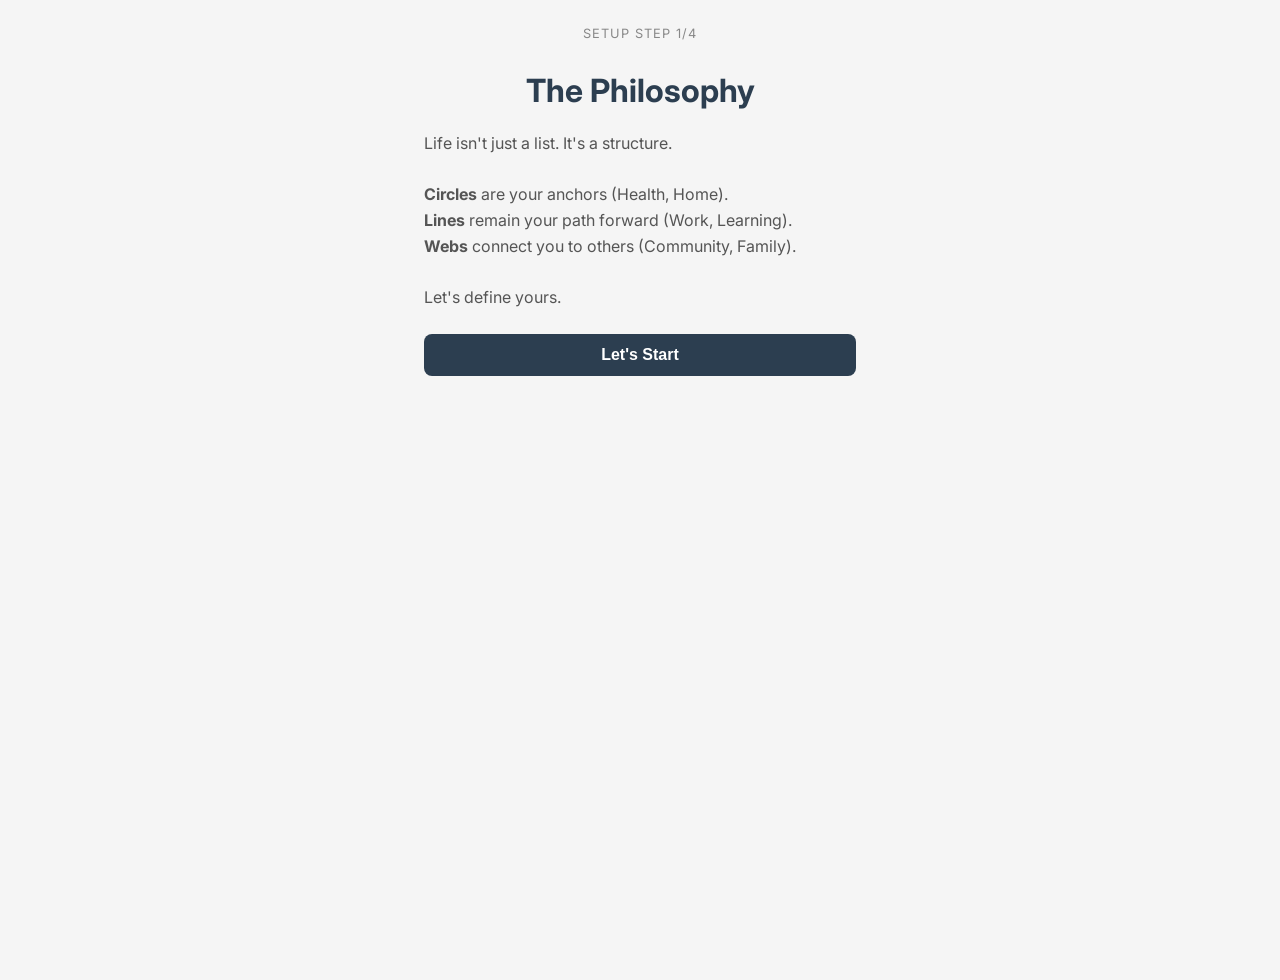
==== index.html @ 1a280f03 "Initial snapshot: Acts of Life MVP (daily view, onboarding wizard, item/goal editors) Co-Authored-By" ====
<!DOCTYPE html>
<html lang="en">
<head>
  <meta charset="UTF-8" />
  <meta name="viewport" content="width=device-width, initial-scale=1.0" />
  <title>Acts of Life</title>
  <link rel="preconnect" href="https://fonts.googleapis.com">
  <link rel="preconnect" href="https://fonts.gstatic.com" crossorigin>
  <link href="https://fonts.googleapis.com/css2?family=Inter:wght@400;600&display=swap" rel="stylesheet">
  <link rel="stylesheet" href="style.css" />
</head>
<body>
  <div id="app"></div>
  <script src="script.js"></script>
</body>
</html>
---- style.css ----
/* Acts of Life - style.css */
:root {
  --font-primary: 'Inter', sans-serif;
  --color-bg: #f5f5f5;
  --color-surface: #ffffff;
  --color-text-main: #2c3e50;
  --color-text-muted: #7f8c8d;

  /* Mode Colors */
  --color-circle: hsl(150, 60%, 40%);
  --color-line: hsl(210, 60%, 45%);
  --color-web: hsl(280, 50%, 45%);

  --radius: 8px;
  --spacing: 12px;
  --shadow-sm: 0 1px 3px rgba(0, 0, 0, 0.1);
}

* {
  box-sizing: border-box;
  margin: 0;
  padding: 0;
}

body {
  font-family: var(--font-primary);
  background: var(--color-bg);
  color: var(--color-text-main);
  line-height: 1.5;
  padding-bottom: 80px;
  /* Space for FAB */
  user-select: none;
}

#app {
  max-width: 480px;
  margin: 0 auto;
  min-height: 100vh;
  position: relative;
}

/* Headers */
header {
  padding: 16px;
  background: var(--color-surface);
  border-bottom: 1px solid #eee;
  margin-bottom: var(--spacing);
}

header h1 {
  font-size: 1.5rem;
  font-weight: 600;
}

.view-header {
  display: flex;
  flex-direction: column;
  gap: 8px;
}

.view-header button {
  align-self: flex-start;
  background: none;
  border: none;
  font-size: 1rem;
  color: var(--color-text-muted);
  cursor: pointer;
  padding: 0;
}

/* Mode Nav */
.mode-nav {
  display: flex;
  gap: 8px;
  padding: 0 16px;
  margin-bottom: 16px;
  overflow-x: auto;
}

.mode-chip {
  padding: 6px 12px;
  border-radius: 20px;
  font-size: 0.9rem;
  font-weight: 600;
  color: white;
  border: none;
  cursor: pointer;
  white-space: nowrap;
}

.mode-chip.circle {
  background: var(--color-circle);
}

.mode-chip.line {
  background: var(--color-line);
}

.mode-chip.web {
  background: var(--color-web);
}

/* Daily List */
.daily-list {
  padding: 0 16px;
}

.item-card {
  background: var(--color-surface);
  border-radius: var(--radius);
  padding: 12px;
  margin-bottom: 8px;
  box-shadow: var(--shadow-sm);
  display: flex;
  align-items: center;
  gap: 12px;
  transition: opacity 0.2s;
}

.item-card.completed {
  opacity: 0.5;
}

.item-card.completed .item-title {
  text-decoration: line-through;
}

.checkbox {
  width: 24px;
  height: 24px;
  border: 2px solid #ddd;
  border-radius: 50%;
  display: flex;
  align-items: center;
  justify-content: center;
  color: var(--color-text-main);
  cursor: pointer;
}

.completed .checkbox {
  background: #eee;
  border-color: #bbb;
}

.item-card .content {
  flex: 1;
}

.item-title {
  font-weight: 500;
  font-size: 1rem;
}

.item-meta {
  font-size: 0.75rem;
  color: var(--color-text-muted);
  margin-top: 2px;
}

/* Lists (Facet/Goal Views) */
.list-group {
  padding: 0 16px;
}

.list-item {
  background: var(--color-surface);
  padding: 16px;
  border-bottom: 1px solid #eee;
  cursor: pointer;
  display: flex;
  align-items: center;
  gap: 12px;
}

.item-list li {
  padding: 12px 16px;
  border-bottom: 1px solid #eee;
}

/* FAB */
.fab {
  position: fixed;
  bottom: 24px;
  right: 24px;
  width: 56px;
  height: 56px;
  border-radius: 50%;
  background: var(--color-text-main);
  color: white;
  font-size: 28px;
  border: none;
  box-shadow: 0 4px 12px rgba(0, 0, 0, 0.2);
  display: flex;
  align-items: center;
  justify-content: center;
  cursor: pointer;
  z-index: 100;
}

/* Onboarding */
.onboarding {
  display: flex;
  flex-direction: column;
  justify-content: center;
  align-items: center;
  height: 100vh;
  padding: 32px;
  text-align: center;
}

.onboarding button {
  margin-top: 24px;
  padding: 12px 24px;
  background: var(--color-text-main);
  color: white;
  border: none;
  border: none;
  border-radius: 8px;
  font-weight: 600;
  width: 100%;
  cursor: pointer;
}

/* Modals & Forms */
.modal-overlay {
  position: fixed;
  top: 0;
  left: 0;
  right: 0;
  bottom: 0;
  background: rgba(0, 0, 0, 0.5);
  display: flex;
  align-items: flex-end;
  justify-content: center;
  z-index: 200;
  padding: 16px;
  backdrop-filter: blur(2px);
}

@media (min-width: 480px) {
  .modal-overlay {
    align-items: center;
  }
}

.modal-card {
  background: white;
  width: 100%;
  max-width: 400px;
  border-radius: 16px;
  padding: 24px;
  box-shadow: 0 4px 20px rgba(0, 0, 0, 0.2);
  animation: slideUp 0.3s ease;
  display: flex;
  flex-direction: column;
  gap: 16px;
}

@keyframes slideUp {
  from {
    transform: translateY(100%);
    opacity: 0;
  }

  to {
    transform: translateY(0);
    opacity: 1;
  }
}

.modal-header {
  display: flex;
  justify-content: space-between;
  align-items: center;
}

.modal-header h3 {
  margin: 0;
  font-size: 1.25rem;
}

.close-btn {
  background: none;
  border: none;
  font-size: 1.5rem;
  padding: 4px;
  cursor: pointer;
  color: #999;
}

.modal-body {
  display: flex;
  flex-direction: column;
  gap: 16px;
}

label {
  display: flex;
  flex-direction: column;
  gap: 6px;
  font-weight: 500;
  font-size: 0.9rem;
  color: var(--color-text-main);
}

input,
select,
textarea {
  width: 100%;
  padding: 12px;
  border: 1px solid #ddd;
  border-radius: 8px;
  font-size: 1rem;
  background: #fff;
  font-family: inherit;
  transition: border-color 0.2s;
}

input:focus,
select:focus {
  border-color: var(--color-text-main);
  outline: none;
}

.modal-footer {
  display: flex;
  justify-content: flex-end;
  margin-top: 8px;
}

.btn-primary {
  background: var(--color-text-main);
  color: white;
  padding: 12px 24px;
  border: none;
  border-radius: 8px;
  font-weight: 600;
  width: 100%;
  cursor: pointer;
  font-size: 1rem;
}

.btn-secondary {
  background: #eee;
  color: #333;
  padding: 12px 24px;
  border: none;
  border-radius: 8px;
  font-weight: 600;
  cursor: pointer;
}
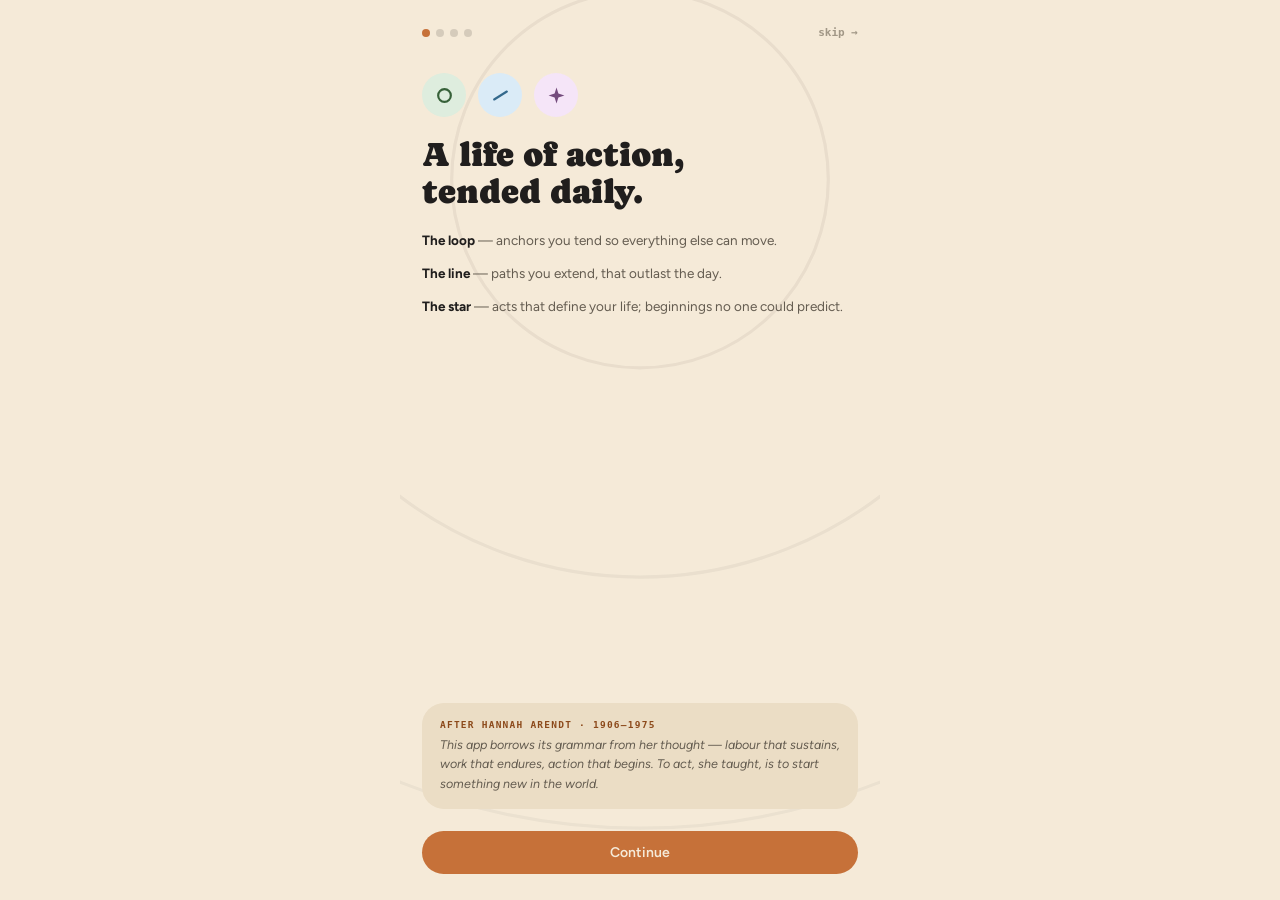
==== commit 849f7d1e: "Rebuild the app on the Claude Design 'Arendt telescope' system Full visual + conceptual redesign fro" ====
--- a/index.html
+++ b/index.html
@@ -4,13 +4,23 @@
   <meta charset="UTF-8" />
   <meta name="viewport" content="width=device-width, initial-scale=1.0" />
   <title>Acts of Life</title>
+  <link rel="manifest" href="manifest.json" />
+  <meta name="theme-color" content="#f5ead8" />
+  <link rel="icon" type="image/png" href="icons/icon-192.png" />
+  <link rel="apple-touch-icon" href="icons/icon-192.png" />
   <link rel="preconnect" href="https://fonts.googleapis.com">
   <link rel="preconnect" href="https://fonts.gstatic.com" crossorigin>
-  <link href="https://fonts.googleapis.com/css2?family=Inter:wght@400;600&display=swap" rel="stylesheet">
+  <link href="https://fonts.googleapis.com/css2?family=Caprasimo&family=Figtree:wght@400;600&display=swap" rel="stylesheet">
   <link rel="stylesheet" href="style.css" />
 </head>
 <body>
   <div id="app"></div>
   <script src="script.js"></script>
+  <script>
+    // Service worker requires http(s); skip silently when opened as a file
+    if ('serviceWorker' in navigator && location.protocol !== 'file:') {
+      navigator.serviceWorker.register('sw.js');
+    }
+  </script>
 </body>
 </html>
--- a/style.css
+++ b/style.css
@@ -1,19 +1,65 @@
-/* Acts of Life - style.css */
+/* ═══════════════════════════════════════════════════════════════
+   ACTS OF LIFE — a telescope for a life: one world, five zoom levels.
+   Organic system: cream ground, ember accent, Caprasimo display,
+   desaturated Arendt triad (Labour loop · Work line · Action star).
+   ═══════════════════════════════════════════════════════════════ */
 :root {
-  --font-primary: 'Inter', sans-serif;
-  --color-bg: #f5f5f5;
-  --color-surface: #ffffff;
-  --color-text-main: #2c3e50;
-  --color-text-muted: #7f8c8d;
-
-  /* Mode Colors */
-  --color-circle: hsl(150, 60%, 40%);
-  --color-line: hsl(210, 60%, 45%);
-  --color-web: hsl(280, 50%, 45%);
-
-  --radius: 8px;
-  --spacing: 12px;
-  --shadow-sm: 0 1px 3px rgba(0, 0, 0, 0.1);
+  /* Grounds — the day side */
+  --ground:          #f5ead8;
+  --ground-raised:   #f9f4ed;
+  --surface-card:    rgba(255, 252, 246, .85);
+  --surface-sunken:  #ebddc5;
+  --ink:             #201e1d;
+  --ink-soft:        #645c50;
+  --ink-muted:       #82796a;
+  --ink-faint:       #a19786;
+  --edge:            rgba(32, 30, 29, .08);
+  --edge-strong:     rgba(32, 30, 29, .14);
+
+  /* Deep space — the night side */
+  --space-ground:    #201e1d;
+  --space-ink:       #f5ead8;
+  --space-ink-75:    rgba(245, 234, 216, .75);
+  --space-ink-55:    rgba(245, 234, 216, .55);
+  --space-ink-40:    rgba(245, 234, 216, .40);
+  --space-edge:      rgba(245, 234, 216, .10);
+
+  /* Ember — the single warm accent */
+  --ember:           #c67139;
+  --ember-hover:     #b2622d;
+  --ember-press:     #8c491a;
+  --ember-bright:    #f6a06b;
+  --ember-glow:      rgba(198, 113, 57, .4);
+
+  /* Mode triad */
+  --loop:        oklch(58% 0.08 145);
+  --loop-ink:    oklch(42% 0.07 145);
+  --loop-tint:   oklch(93% 0.025 145);
+  --loop-bright: oklch(72% 0.09 145);
+  --line:        oklch(58% 0.08 240);
+  --line-ink:    oklch(42% 0.07 240);
+  --line-tint:   oklch(93% 0.025 240);
+  --line-bright: oklch(70% 0.08 240);
+  --star:        oklch(58% 0.08 320);
+  --star-ink:    oklch(42% 0.08 320);
+  --star-tint:   oklch(94% 0.03 320);
+  --star-bright: oklch(70% 0.09 320);
+
+  /* Type */
+  --font-display: "Caprasimo", serif;
+  --font-body:    "Figtree", system-ui, sans-serif;
+  --font-meta:    ui-monospace, Menlo, monospace;
+
+  /* Shape */
+  --radius-card:  24px;
+  --radius-panel: 22px;
+  --radius-row:   18px;
+  --radius-pill:  999px;
+  --radius-sheet: 28px;
+
+  --shadow-sm: 0 1px 2px rgba(46, 43, 37, .14);
+  --shadow-md: 0 3px 10px rgba(46, 43, 37, .16);
+  --shadow-lg: 0 12px 32px rgba(46, 43, 37, .22);
 }
 
 * {
@@ -23,12 +69,10 @@
 }
 
 body {
-  font-family: var(--font-primary);
-  background: var(--color-bg);
-  color: var(--color-text-main);
+  font-family: var(--font-body);
+  background: var(--ground);
+  color: var(--ink);
   line-height: 1.5;
-  padding-bottom: 80px;
-  /* Space for FAB */
   user-select: none;
 }
 
@@ -37,235 +81,292 @@
   margin: 0 auto;
   min-height: 100vh;
   position: relative;
-}
-
-/* Headers */
-header {
-  padding: 16px;
-  background: var(--color-surface);
-  border-bottom: 1px solid #eee;
-  margin-bottom: var(--spacing);
-}
-
-header h1 {
-  font-size: 1.5rem;
-  font-weight: 600;
-}
-
-.view-header {
+  transform-origin: 50% 25vh;
+}
+
+/* ── The zoom grammar ── */
+#app.zoom-in { animation: zoomIn .45s ease; }
+#app.zoom-out { animation: zoomOut .5s ease; }
+
+@keyframes zoomIn {
+  from { transform: scale(.93); opacity: .25; filter: blur(5px); }
+  to   { transform: scale(1);   opacity: 1;   filter: blur(0); }
+}
+
+@keyframes zoomOut {
+  from { transform: scale(1.08); opacity: .2; filter: blur(6px); }
+  to   { transform: scale(1);    opacity: 1;  filter: blur(0); }
+}
+
+@keyframes sheetUp {
+  from { transform: translateY(40px); opacity: 0; }
+  to   { transform: translateY(0);    opacity: 1; }
+}
+
+@keyframes starIgnite {
+  0%, 80% { transform: scale(1) rotate(0deg); }
+  88%     { transform: scale(1.25) rotate(22deg); }
+  100%    { transform: scale(1) rotate(0deg); }
+}
+
+@keyframes fabPulse {
+  0%, 100% { box-shadow: 0 6px 18px var(--ember-glow); }
+  50%      { box-shadow: 0 6px 28px rgba(198, 113, 57, .6); }
+}
+
+@keyframes loopPop {
+  0%   { transform: scale(.5) rotate(-120deg); }
+  60%  { transform: scale(1.15) rotate(8deg); }
+  100% { transform: scale(1) rotate(0deg); }
+}
+
+@keyframes spinSlow { to { transform: rotate(360deg); } }
+
+/* ── Screens ── */
+.screen {
+  position: relative;
+  min-height: 100vh;
+  background: var(--ground);
+  overflow: hidden;
+}
+
+.screen.raised { background: var(--ground-raised); }
+
+.screen.night {
+  background: var(--space-ground);
+  color: var(--space-ink);
+}
+
+.screen-pad {
+  position: relative;
+  padding: 26px 22px 26px;
   display: flex;
   flex-direction: column;
-  gap: 8px;
-}
-
-.view-header button {
-  align-self: flex-start;
-  background: none;
+  gap: 18px;
+  min-height: 100vh;
+}
+
+.rings {
+  position: absolute;
+  inset: 0;
+  width: 100%;
+  height: 100%;
+  pointer-events: none;
+}
+
+/* ── Type helpers ── */
+.kicker {
+  font: 600 10px/1 var(--font-meta);
+  letter-spacing: .14em;
+  text-transform: uppercase;
+}
+
+.display {
+  font-family: var(--font-display);
+  font-weight: 400;
+  font-size: 30px;
+  line-height: 1.05;
+  margin: 0;
+}
+
+.meta-mono {
+  font: 11px/1.4 var(--font-meta);
+  color: var(--ink-muted);
+}
+
+/* ── Buttons ── */
+.btn-ember {
   border: none;
-  font-size: 1rem;
-  color: var(--color-text-muted);
-  cursor: pointer;
-  padding: 0;
-}
-
-/* Mode Nav */
-.mode-nav {
-  display: flex;
-  gap: 8px;
-  padding: 0 16px;
-  margin-bottom: 16px;
-  overflow-x: auto;
-}
-
-.mode-chip {
-  padding: 6px 12px;
-  border-radius: 20px;
-  font-size: 0.9rem;
-  font-weight: 600;
-  color: white;
-  border: none;
-  cursor: pointer;
-  white-space: nowrap;
-}
-
-.mode-chip.circle {
-  background: var(--color-circle);
-}
-
-.mode-chip.line {
-  background: var(--color-line);
-}
-
-.mode-chip.web {
-  background: var(--color-web);
-}
-
-/* Daily List */
-.daily-list {
-  padding: 0 16px;
-}
-
-.item-card {
-  background: var(--color-surface);
-  border-radius: var(--radius);
-  padding: 12px;
-  margin-bottom: 8px;
-  box-shadow: var(--shadow-sm);
-  display: flex;
-  align-items: center;
-  gap: 12px;
-  transition: opacity 0.2s;
-}
-
-.item-card.completed {
-  opacity: 0.5;
-}
-
-.item-card.completed .item-title {
-  text-decoration: line-through;
-}
-
-.checkbox {
-  width: 24px;
-  height: 24px;
-  border: 2px solid #ddd;
-  border-radius: 50%;
-  display: flex;
-  align-items: center;
-  justify-content: center;
-  color: var(--color-text-main);
-  cursor: pointer;
-}
-
-.completed .checkbox {
-  background: #eee;
-  border-color: #bbb;
-}
-
-.item-card .content {
-  flex: 1;
-}
-
-.item-title {
-  font-weight: 500;
-  font-size: 1rem;
-}
-
-.item-meta {
-  font-size: 0.75rem;
-  color: var(--color-text-muted);
-  margin-top: 2px;
-}
-
-/* Lists (Facet/Goal Views) */
-.list-group {
-  padding: 0 16px;
-}
-
-.list-item {
-  background: var(--color-surface);
-  padding: 16px;
-  border-bottom: 1px solid #eee;
-  cursor: pointer;
-  display: flex;
-  align-items: center;
-  gap: 12px;
-}
-
-.item-list li {
-  padding: 12px 16px;
-  border-bottom: 1px solid #eee;
-}
-
-/* FAB */
+  border-radius: var(--radius-pill);
+  background: var(--ember);
+  color: var(--ground);
+  font: 600 14px var(--font-body);
+  padding: 13px 22px;
+  cursor: pointer;
+}
+
+.btn-ember:hover { background: var(--ember-hover); }
+
+.btn-ghost {
+  border: 1px solid var(--edge-strong);
+  border-radius: var(--radius-pill);
+  background: transparent;
+  color: var(--ink-soft);
+  font: 600 14px var(--font-body);
+  padding: 13px 22px;
+  cursor: pointer;
+}
+
+.btn-ghost:hover { background: rgba(32, 30, 29, .05); }
+
+.icon-round {
+  width: 34px;
+  height: 34px;
+  border-radius: var(--radius-pill);
+  border: 1px solid var(--edge-strong);
+  background: transparent;
+  color: var(--ink-soft);
+  cursor: pointer;
+  display: grid;
+  place-items: center;
+  flex: none;
+}
+
+.icon-round:hover { background: rgba(32, 30, 29, .06); }
+
+.night .icon-round {
+  border-color: rgba(245, 234, 216, .2);
+  color: var(--space-ink-55);
+}
+
+.night .icon-round:hover { background: rgba(245, 234, 216, .08); }
+
+.glyph-btn {
+  width: 44px;
+  height: 44px;
+  border-radius: var(--radius-pill);
+  display: grid;
+  place-items: center;
+  cursor: pointer;
+  background: transparent;
+  border: 1px solid rgba(32, 30, 29, .13);
+}
+
 .fab {
-  position: fixed;
-  bottom: 24px;
-  right: 24px;
   width: 56px;
   height: 56px;
+  border-radius: var(--radius-pill);
+  border: none;
+  background: var(--ember);
+  color: var(--ground);
+  font-size: 26px;
+  cursor: pointer;
+  animation: fabPulse 3s ease-in-out infinite;
+  display: grid;
+  place-items: center;
+}
+
+.fab:hover { background: var(--ember-hover); }
+
+/* ── Cards & rows ── */
+.card {
+  background: var(--surface-card);
+  border: 1px solid var(--edge);
+  border-radius: var(--radius-card);
+  box-shadow: 0 1px 2px rgba(46, 43, 37, .08);
+}
+
+.act-row {
+  display: flex;
+  align-items: center;
+  gap: 14px;
+  padding: 12px 18px;
+  transition: margin .3s ease;
+}
+
+.act-row.done { opacity: .45; }
+
+.act-row.dimmed { opacity: .6; }
+
+.act-check {
+  width: 26px;
+  height: 26px;
+  flex: none;
   border-radius: 50%;
-  background: var(--color-text-main);
-  color: white;
-  font-size: 28px;
-  border: none;
-  box-shadow: 0 4px 12px rgba(0, 0, 0, 0.2);
-  display: flex;
-  align-items: center;
-  justify-content: center;
-  cursor: pointer;
-  z-index: 100;
-}
-
-/* Onboarding */
-.onboarding {
+  display: grid;
+  place-items: center;
+  cursor: pointer;
+  border: 2px solid var(--ink-soft);
+}
+
+.act-check.popped { animation: loopPop .5s ease; }
+
+.act-title {
+  font: 600 15px/1.3 var(--font-body);
+  color: var(--ink);
+}
+
+.act-row.done .act-title { text-decoration: line-through; }
+
+.act-meta {
+  font: 11px/1.4 var(--font-meta);
+  color: var(--ink-muted);
+  margin-top: 2px;
+  cursor: pointer;
+}
+
+.act-meta:hover { color: var(--ember-hover); }
+
+.chip-today {
+  padding: 5px 12px;
+  border-radius: var(--radius-pill);
+  border: 1px solid var(--edge-strong);
+  background: transparent;
+  font: 600 11px var(--font-body);
+  color: var(--ink-soft);
+  cursor: pointer;
+  flex: none;
+}
+
+.chip-today:hover { background: var(--surface-sunken); }
+
+/* ── Inputs ── */
+input[type="text"], input[type="date"], select, textarea {
+  width: 100%;
+  border-radius: var(--radius-pill);
+  border: 1px solid rgba(32, 30, 29, .15);
+  background: #fffcf6;
+  padding: 12px 18px;
+  font: 14px var(--font-body);
+  color: var(--ink);
+  outline: none;
+}
+
+textarea { border-radius: 20px; resize: none; }
+
+label {
   display: flex;
   flex-direction: column;
-  justify-content: center;
-  align-items: center;
-  height: 100vh;
-  padding: 32px;
-  text-align: center;
-}
-
-.onboarding button {
-  margin-top: 24px;
-  padding: 12px 24px;
-  background: var(--color-text-main);
-  color: white;
-  border: none;
-  border: none;
-  border-radius: 8px;
-  font-weight: 600;
-  width: 100%;
-  cursor: pointer;
-}
-
-/* Modals & Forms */
+  gap: 6px;
+  font: 600 10px/1.4 var(--font-meta);
+  letter-spacing: .13em;
+  text-transform: uppercase;
+  color: rgba(32, 30, 29, .45);
+}
+
+/* ── Bottom sheets (modals) ── */
 .modal-overlay {
   position: fixed;
-  top: 0;
-  left: 0;
-  right: 0;
-  bottom: 0;
-  background: rgba(0, 0, 0, 0.5);
+  inset: 0;
+  background: rgba(32, 30, 29, .45);
   display: flex;
   align-items: flex-end;
   justify-content: center;
   z-index: 200;
-  padding: 16px;
-  backdrop-filter: blur(2px);
-}
-
-@media (min-width: 480px) {
-  .modal-overlay {
-    align-items: center;
-  }
 }
 
 .modal-card {
-  background: white;
   width: 100%;
-  max-width: 400px;
-  border-radius: 16px;
-  padding: 24px;
-  box-shadow: 0 4px 20px rgba(0, 0, 0, 0.2);
-  animation: slideUp 0.3s ease;
+  max-width: 480px;
+  max-height: 88vh;
+  overflow-y: auto;
+  background: var(--ground-raised);
+  border-radius: var(--radius-sheet) var(--radius-sheet) 0 0;
+  padding: 14px 22px 26px;
   display: flex;
   flex-direction: column;
   gap: 16px;
-}
-
-@keyframes slideUp {
-  from {
-    transform: translateY(100%);
-    opacity: 0;
-  }
-
-  to {
-    transform: translateY(0);
-    opacity: 1;
-  }
+  animation: sheetUp .3s ease;
+  box-shadow: 0 -12px 32px rgba(46, 43, 37, .25);
+}
+
+.sheet-handle {
+  width: 40px;
+  height: 4px;
+  border-radius: 2px;
+  background: rgba(32, 30, 29, .15);
+  align-self: center;
+  flex: none;
 }
 
 .modal-header {
@@ -275,17 +376,19 @@
 }
 
 .modal-header h3 {
-  margin: 0;
-  font-size: 1.25rem;
+  font: 600 10px/1 var(--font-meta);
+  letter-spacing: .14em;
+  text-transform: uppercase;
+  color: rgba(32, 30, 29, .45);
 }
 
 .close-btn {
   background: none;
   border: none;
-  font-size: 1.5rem;
-  padding: 4px;
-  cursor: pointer;
-  color: #999;
+  font-size: 1.4rem;
+  cursor: pointer;
+  color: var(--ink-faint);
+  padding: 0 4px;
 }
 
 .modal-body {
@@ -294,58 +397,113 @@
   gap: 16px;
 }
 
-label {
+.modal-footer {
   display: flex;
   flex-direction: column;
+}
+
+.btn-save {
+  border: none;
+  border-radius: var(--radius-pill);
+  background: var(--ember);
+  color: var(--ground);
+  font: 600 14px var(--font-body);
+  padding: 13px;
+  cursor: pointer;
+}
+
+.btn-save:hover { background: var(--ember-hover); }
+
+.btn-secondary {
+  border: 1px solid var(--edge-strong);
+  border-radius: var(--radius-pill);
+  background: transparent;
+  color: var(--ink-soft);
+  font: 600 13px var(--font-body);
+  padding: 11px 18px;
+  cursor: pointer;
+}
+
+.btn-secondary:hover { background: rgba(32, 30, 29, .05); }
+
+.btn-text {
+  background: none;
+  border: none;
+  color: var(--ember-hover);
+  font: 600 13px var(--font-body);
+  padding: 8px 0;
+  cursor: pointer;
+  text-align: left;
+}
+
+/* segmented + chips */
+.seg-btn {
+  flex: 1;
+  padding: 9px;
+  border-radius: var(--radius-pill);
+  cursor: pointer;
+  font: 600 13px var(--font-body);
+  background: transparent;
+  color: var(--ink-soft);
+  border: 1px solid rgba(32, 30, 29, .15);
+}
+
+.seg-btn.on {
+  background: var(--ink);
+  color: var(--ground);
+  border-color: transparent;
+}
+
+/* ── Milestone editor rows ── */
+.ms-row {
+  display: flex;
+  align-items: center;
   gap: 6px;
-  font-weight: 500;
-  font-size: 0.9rem;
-  color: var(--color-text-main);
-}
-
-input,
-select,
-textarea {
-  width: 100%;
-  padding: 12px;
-  border: 1px solid #ddd;
-  border-radius: 8px;
+  margin-bottom: 6px;
+}
+
+.ms-row input[type="checkbox"] { width: auto; flex-shrink: 0; }
+
+.ms-row .ms-title { flex: 1; min-width: 0; padding: 9px 14px; font-size: 13px; }
+
+.ms-row .ms-date { width: 128px; flex-shrink: 0; padding: 9px 8px; font-size: 11px; }
+
+.ms-row .ms-up, .ms-row .ms-del {
+  background: none;
+  border: none;
+  color: var(--ink-faint);
   font-size: 1rem;
-  background: #fff;
-  font-family: inherit;
-  transition: border-color 0.2s;
-}
-
-input:focus,
-select:focus {
-  border-color: var(--color-text-main);
-  outline: none;
-}
-
-.modal-footer {
-  display: flex;
-  justify-content: flex-end;
-  margin-top: 8px;
-}
-
-.btn-primary {
-  background: var(--color-text-main);
-  color: white;
-  padding: 12px 24px;
-  border: none;
-  border-radius: 8px;
-  font-weight: 600;
-  width: 100%;
-  cursor: pointer;
-  font-size: 1rem;
-}
-
-.btn-secondary {
-  background: #eee;
-  color: #333;
-  padding: 12px 24px;
-  border: none;
-  border-radius: 8px;
-  font-weight: 600;
-  cursor: pointer;
-}+  cursor: pointer;
+  padding: 4px;
+  flex-shrink: 0;
+}
+
+.ms-row .ms-up:disabled { opacity: .3; cursor: default; }
+
+/* ── Collapsed groups ── */
+details.collapsed-group summary {
+  font: 600 10px/1 var(--font-meta);
+  letter-spacing: .14em;
+  text-transform: uppercase;
+  color: rgba(32, 30, 29, .4);
+  cursor: pointer;
+  user-select: none;
+  padding: 8px 2px;
+}
+
+.night details.collapsed-group summary { color: var(--space-ink-40); }
+
+details.collapsed-group[open] summary { margin-bottom: 6px; }
+
+.empty-italic {
+  font: 12.5px/1.5 var(--font-body);
+  color: var(--ink-faint);
+  font-style: italic;
+  text-align: center;
+  padding: 18px;
+}
+
+/* Reduce motion respect */
+@media (prefers-reduced-motion: reduce) {
+  #app.zoom-in, #app.zoom-out, .fab, .act-check.popped { animation: none; }
+}
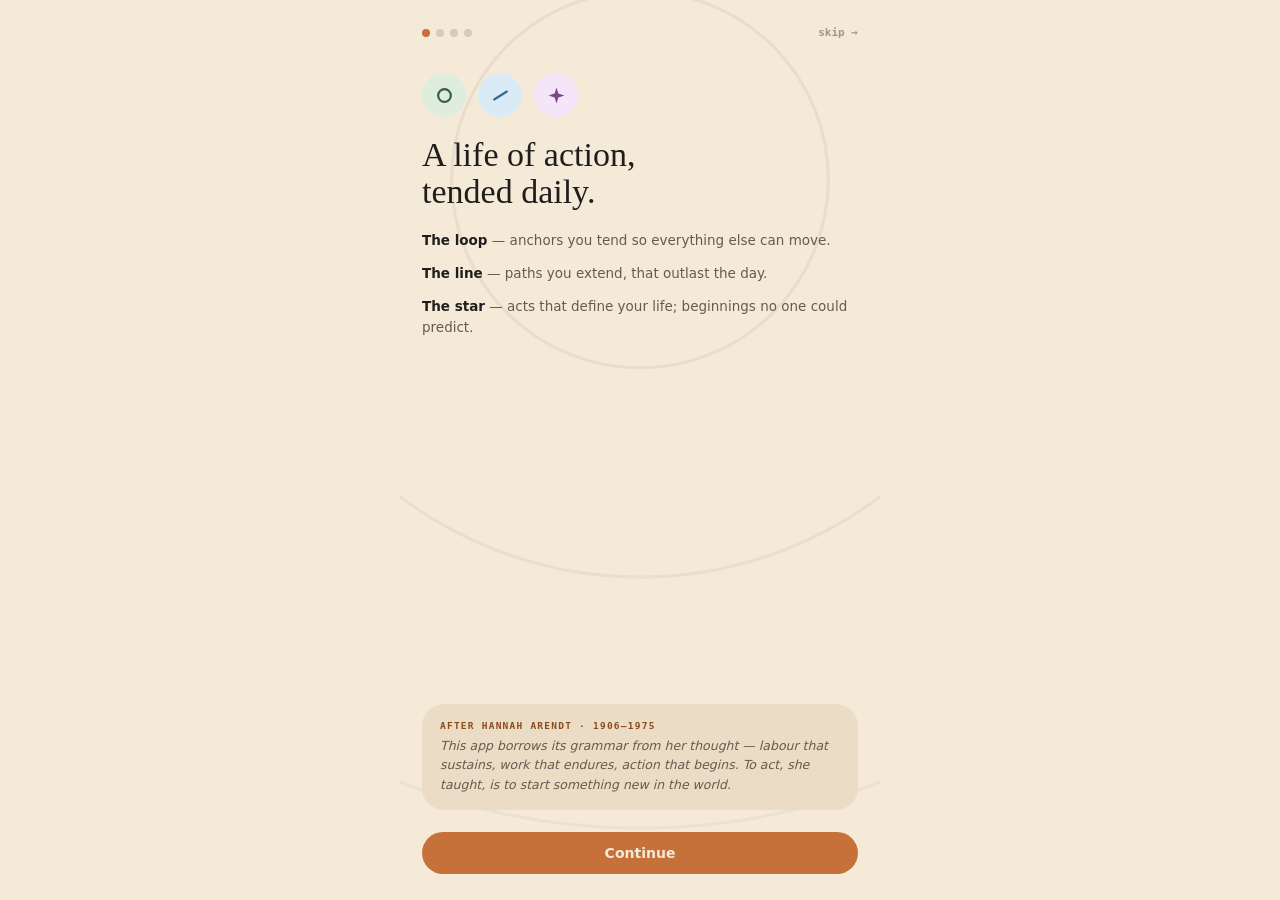
==== commit 3b218f95: "Revert loop copy, add daily safety copies, harden for public release - Loop card copy back to the in" ====
--- a/index.html
+++ b/index.html
@@ -3,6 +3,8 @@
 <head>
   <meta charset="UTF-8" />
   <meta name="viewport" content="width=device-width, initial-scale=1.0" />
+  <meta http-equiv="Content-Security-Policy"
+    content="default-src 'self'; script-src 'self'; style-src 'self' 'unsafe-inline' https://fonts.googleapis.com; font-src https://fonts.gstatic.com; img-src 'self' data:; connect-src 'self'; object-src 'none'; base-uri 'self'; form-action 'none'" />
   <title>Acts of Life</title>
   <link rel="manifest" href="manifest.json" />
   <meta name="theme-color" content="#f5ead8" />
@@ -16,11 +18,5 @@
 <body>
   <div id="app"></div>
   <script src="script.js"></script>
-  <script>
-    // Service worker requires http(s); skip silently when opened as a file
-    if ('serviceWorker' in navigator && location.protocol !== 'file:') {
-      navigator.serviceWorker.register('sw.js');
-    }
-  </script>
 </body>
 </html>
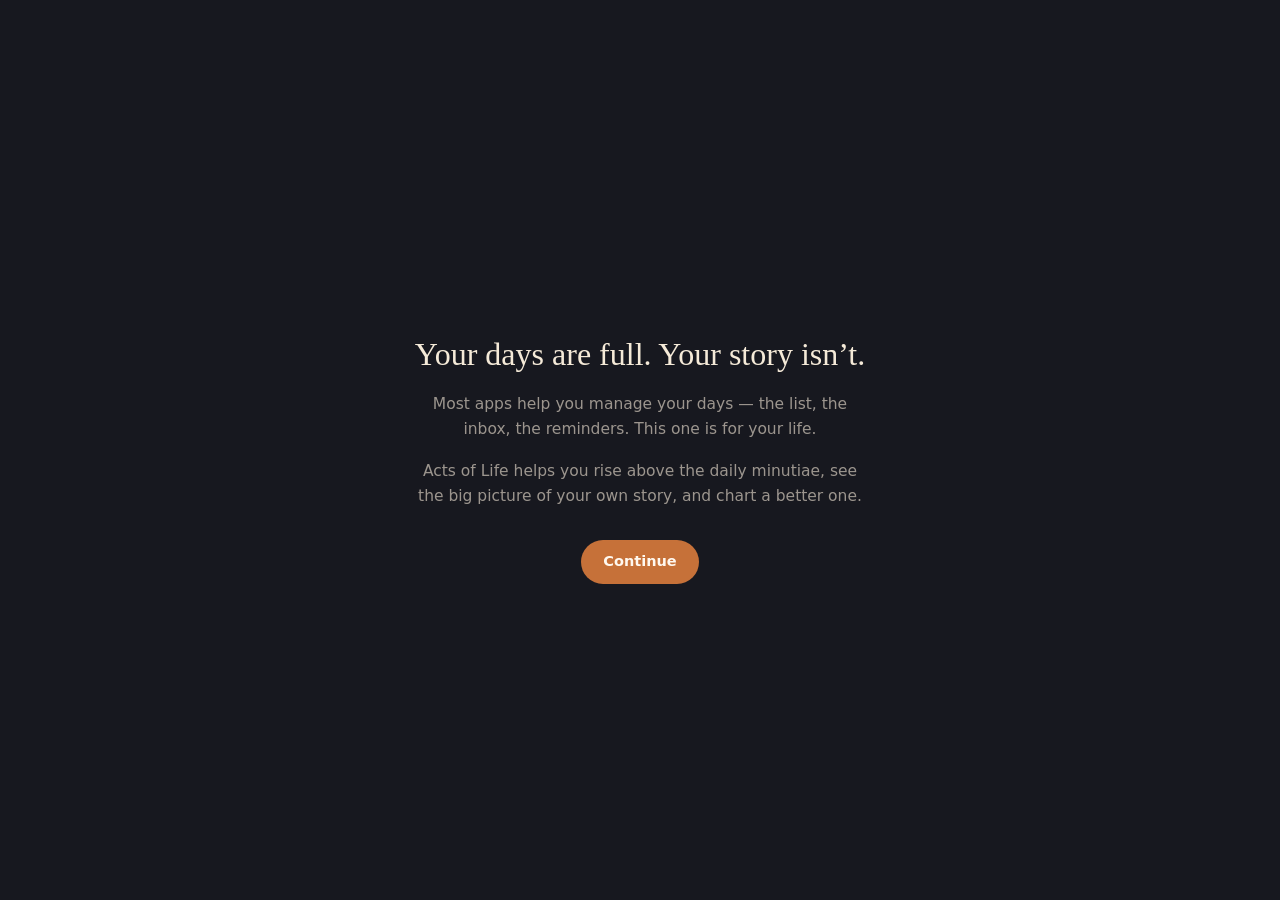
==== commit 0bae48b3: "Rebuild on spec v2: the Arc, two-regime entry flows, guided onboarding Replaces the telescope task a" ====
--- a/index.html
+++ b/index.html
@@ -2,21 +2,21 @@
 <html lang="en">
 <head>
   <meta charset="UTF-8" />
-  <meta name="viewport" content="width=device-width, initial-scale=1.0" />
+  <meta name="viewport" content="width=device-width, initial-scale=1.0, viewport-fit=cover" />
   <meta http-equiv="Content-Security-Policy"
-    content="default-src 'self'; script-src 'self'; style-src 'self' 'unsafe-inline' https://fonts.googleapis.com; font-src https://fonts.gstatic.com; img-src 'self' data:; connect-src 'self'; object-src 'none'; base-uri 'self'; form-action 'none'" />
+    content="default-src 'self'; script-src 'self'; style-src 'self' 'unsafe-inline' https://fonts.googleapis.com; font-src https://fonts.gstatic.com; img-src 'self' data:; connect-src 'self' https://api.anthropic.com; object-src 'none'; base-uri 'self'; form-action 'none'" />
   <title>Acts of Life</title>
   <link rel="manifest" href="manifest.json" />
-  <meta name="theme-color" content="#f5ead8" />
+  <meta name="theme-color" content="#17181f" />
   <link rel="icon" type="image/png" href="icons/icon-192.png" />
   <link rel="apple-touch-icon" href="icons/icon-192.png" />
   <link rel="preconnect" href="https://fonts.googleapis.com">
   <link rel="preconnect" href="https://fonts.gstatic.com" crossorigin>
-  <link href="https://fonts.googleapis.com/css2?family=Caprasimo&family=Figtree:wght@400;600&display=swap" rel="stylesheet">
+  <link href="https://fonts.googleapis.com/css2?family=Fraunces:ital,opsz,wght@0,9..144,400;0,9..144,600;1,9..144,400&family=Figtree:wght@400;600&display=swap" rel="stylesheet">
   <link rel="stylesheet" href="style.css" />
 </head>
 <body>
   <div id="app"></div>
-  <script src="script.js"></script>
+  <script type="module" src="js/main.js"></script>
 </body>
 </html>
--- a/style.css
+++ b/style.css
@@ -1,509 +1,809 @@
 /* ═══════════════════════════════════════════════════════════════
-   ACTS OF LIFE — a telescope for a life: one world, five zoom levels.
-   Organic system: cream ground, ember accent, Caprasimo display,
-   desaturated Arendt triad (Labour loop · Work line · Action star).
+   ACTS OF LIFE — quiet, editorial, book-like.
+   The Arc is the night side: deep ink, cream stars, one ember.
+   Every flow rises over it as cream paper.
    ═══════════════════════════════════════════════════════════════ */
 :root {
-  /* Grounds — the day side */
+  /* Paper — the day side */
   --ground:          #f5ead8;
   --ground-raised:   #f9f4ed;
-  --surface-card:    rgba(255, 252, 246, .85);
   --surface-sunken:  #ebddc5;
   --ink:             #201e1d;
   --ink-soft:        #645c50;
   --ink-muted:       #82796a;
   --ink-faint:       #a19786;
-  --edge:            rgba(32, 30, 29, .08);
-  --edge-strong:     rgba(32, 30, 29, .14);
-
-  /* Deep space — the night side */
-  --space-ground:    #201e1d;
-  --space-ink:       #f5ead8;
-  --space-ink-75:    rgba(245, 234, 216, .75);
-  --space-ink-55:    rgba(245, 234, 216, .55);
-  --space-ink-40:    rgba(245, 234, 216, .40);
-  --space-edge:      rgba(245, 234, 216, .10);
+  --edge:            rgba(32, 30, 29, .09);
+  --edge-strong:     rgba(32, 30, 29, .16);
+
+  /* Night — the arc */
+  --night:           #17181f;
+  --night-ink:       #f5ead8;
+  --night-ink-60:    rgba(245, 234, 216, .6);
+  --night-ink-35:    rgba(245, 234, 216, .35);
+  --night-edge:      rgba(245, 234, 216, .12);
 
   /* Ember — the single warm accent */
   --ember:           #c67139;
   --ember-hover:     #b2622d;
   --ember-press:     #8c491a;
   --ember-bright:    #f6a06b;
-  --ember-glow:      rgba(198, 113, 57, .4);
-
-  /* Mode triad */
-  --loop:        oklch(58% 0.08 145);
-  --loop-ink:    oklch(42% 0.07 145);
-  --loop-tint:   oklch(93% 0.025 145);
-  --loop-bright: oklch(72% 0.09 145);
-  --line:        oklch(58% 0.08 240);
-  --line-ink:    oklch(42% 0.07 240);
-  --line-tint:   oklch(93% 0.025 240);
-  --line-bright: oklch(70% 0.08 240);
-  --star:        oklch(58% 0.08 320);
-  --star-ink:    oklch(42% 0.08 320);
-  --star-tint:   oklch(94% 0.03 320);
-  --star-bright: oklch(70% 0.09 320);
-
-  /* Type */
-  --font-display: "Caprasimo", serif;
+
+  /* Type — the book voice and the working voice */
+  --font-display: "Fraunces", Georgia, serif;
   --font-body:    "Figtree", system-ui, sans-serif;
-  --font-meta:    ui-monospace, Menlo, monospace;
-
-  /* Shape */
-  --radius-card:  24px;
-  --radius-panel: 22px;
-  --radius-row:   18px;
+  --font-meta:    ui-monospace, Menlo, Consolas, monospace;
+
+  --radius-card:  18px;
+  --radius-row:   14px;
   --radius-pill:  999px;
-  --radius-sheet: 28px;
-
-  --shadow-sm: 0 1px 2px rgba(46, 43, 37, .14);
-  --shadow-md: 0 3px 10px rgba(46, 43, 37, .16);
-  --shadow-lg: 0 12px 32px rgba(46, 43, 37, .22);
-}
-
-* {
-  box-sizing: border-box;
-  margin: 0;
-  padding: 0;
-}
+  --radius-sheet: 22px;
+
+  --shadow-md: 0 3px 10px rgba(20, 18, 15, .18);
+  --shadow-lg: 0 16px 44px rgba(20, 18, 15, .38);
+}
+
+* { box-sizing: border-box; margin: 0; padding: 0; }
+
+html, body { height: 100%; }
 
 body {
   font-family: var(--font-body);
-  background: var(--ground);
+  background: var(--night);
   color: var(--ink);
   line-height: 1.5;
   user-select: none;
-}
-
-#app {
-  max-width: 480px;
-  margin: 0 auto;
-  min-height: 100vh;
+  -webkit-user-select: none;
+  overflow: hidden;
+}
+
+#app { height: 100dvh; position: relative; }
+
+button { font: inherit; color: inherit; background: none; border: none; cursor: pointer; }
+input, textarea, select { font: inherit; color: var(--ink); }
+
+/* ── The Arc scene ─────────────────────────────────────────────── */
+.arc-root { position: absolute; inset: 0; overflow: hidden; }
+
+#arc {
+  position: absolute; inset: 0;
+  width: 100%; height: 100%;
+  touch-action: none;
+  display: block;
+}
+
+.axis-label {
+  font-family: var(--font-meta);
+  font-size: 9px;
+  fill: rgba(245, 234, 216, .32);
+}
+.now-label { fill: var(--ember-bright); opacity: .8; font-size: 9px; letter-spacing: .12em; }
+
+.chapter-label {
+  font-family: var(--font-body);
+  font-size: 10.5px;
+  font-weight: 600;
+  letter-spacing: .02em;
+  fill: rgba(245, 234, 216, .55);
+}
+
+.sky-caption {
+  font-family: var(--font-display);
+  font-style: italic;
+  font-size: 13px;
+  fill: rgba(245, 234, 216, .4);
+}
+
+.sky-sentence {
+  font-family: var(--font-display);
+  font-style: italic;
+  font-size: 11.5px;
+  fill: rgba(245, 234, 216, .3);
+}
+
+.sky-glyph { transform-box: fill-box; transform-origin: center; }
+#arc.reveal .sky-glyph { animation: starIn .9s cubic-bezier(.2, .8, .3, 1.2) both; }
+#arc.reveal .stem { animation: fadeIn 1.4s ease 1.2s both; }
+@keyframes starIn {
+  from { opacity: 0; transform: scale(.2); }
+  to   { opacity: 1; transform: scale(1); }
+}
+@keyframes fadeIn { from { opacity: 0; } to { opacity: 1; } }
+
+/* header */
+.arc-header {
+  position: absolute; top: 0; left: 0; right: 0;
+  display: flex; align-items: center; justify-content: space-between;
+  padding: calc(10px + env(safe-area-inset-top)) 16px 10px;
+  color: var(--night-ink);
+  pointer-events: none;
+}
+.arc-header > * { pointer-events: auto; }
+
+.wordmark {
+  font-family: var(--font-display);
+  font-size: 15px;
+  letter-spacing: .06em;
+  color: var(--night-ink-60);
+}
+
+.menu-btn {
   position: relative;
-  transform-origin: 50% 25vh;
-}
-
-/* ── The zoom grammar ── */
-#app.zoom-in { animation: zoomIn .45s ease; }
-#app.zoom-out { animation: zoomOut .5s ease; }
-
-@keyframes zoomIn {
-  from { transform: scale(.93); opacity: .25; filter: blur(5px); }
-  to   { transform: scale(1);   opacity: 1;   filter: blur(0); }
-}
-
-@keyframes zoomOut {
-  from { transform: scale(1.08); opacity: .2; filter: blur(6px); }
-  to   { transform: scale(1);    opacity: 1;  filter: blur(0); }
-}
-
-@keyframes sheetUp {
-  from { transform: translateY(40px); opacity: 0; }
-  to   { transform: translateY(0);    opacity: 1; }
-}
-
-@keyframes starIgnite {
-  0%, 80% { transform: scale(1) rotate(0deg); }
-  88%     { transform: scale(1.25) rotate(22deg); }
-  100%    { transform: scale(1) rotate(0deg); }
-}
-
-@keyframes fabPulse {
-  0%, 100% { box-shadow: 0 6px 18px var(--ember-glow); }
-  50%      { box-shadow: 0 6px 28px rgba(198, 113, 57, .6); }
-}
-
-@keyframes loopPop {
-  0%   { transform: scale(.5) rotate(-120deg); }
-  60%  { transform: scale(1.15) rotate(8deg); }
-  100% { transform: scale(1) rotate(0deg); }
-}
-
-@keyframes spinSlow { to { transform: rotate(360deg); } }
-
-/* ── Screens ── */
-.screen {
-  position: relative;
-  min-height: 100vh;
+  width: 36px; height: 36px;
+  display: grid; place-items: center;
+  border-radius: var(--radius-pill);
+  color: var(--night-ink-60);
+}
+.menu-btn:hover { background: rgba(245, 234, 216, .08); }
+.menu-dot {
+  position: absolute; top: 7px; right: 7px;
+  width: 6px; height: 6px; border-radius: 50%;
+  background: var(--ember-bright);
+}
+.menu-dot.inline { position: static; display: inline-block; margin-left: 6px; }
+
+.arc-menu {
+  position: absolute; top: calc(44px + env(safe-area-inset-top)); right: 12px;
+  display: flex; flex-direction: column;
+  min-width: 168px;
+  background: var(--ground-raised);
+  border-radius: var(--radius-card);
+  box-shadow: var(--shadow-lg);
+  padding: 6px;
+  z-index: 40;
+}
+.arc-menu button {
+  text-align: left;
+  padding: 10px 14px;
+  border-radius: var(--radius-row);
+  font-weight: 600;
+  font-size: 14px;
+  color: var(--ink);
+}
+.arc-menu button:hover { background: var(--surface-sunken); }
+
+.quarterly-pill {
+  position: absolute; top: calc(52px + env(safe-area-inset-top)); left: 50%;
+  transform: translateX(-50%);
+  font-size: 12px;
+  color: var(--night-ink-60);
+  border: 1px solid var(--night-edge);
+  border-radius: var(--radius-pill);
+  padding: 6px 14px;
+  backdrop-filter: blur(4px);
+}
+.quarterly-pill:hover { color: var(--night-ink); }
+
+/* controls */
+.arc-controls {
+  position: absolute; right: 14px; bottom: calc(18px + env(safe-area-inset-bottom));
+  display: flex; gap: 4px;
+  background: rgba(245, 234, 216, .07);
+  border: 1px solid var(--night-edge);
+  border-radius: var(--radius-pill);
+  padding: 3px;
+  color: var(--night-ink-60);
+}
+.arc-controls button {
+  min-width: 32px; height: 30px;
+  padding: 0 10px;
+  border-radius: var(--radius-pill);
+  font-size: 13px;
+}
+.arc-controls button:hover { background: rgba(245, 234, 216, .1); color: var(--night-ink); }
+
+.begin-btn {
+  position: absolute; left: 50%; bottom: calc(18px + env(safe-area-inset-bottom));
+  transform: translateX(-50%);
+  background: var(--ember);
+  color: #fff8ef;
+  font-weight: 600;
+  font-size: 15px;
+  padding: 12px 34px;
+  border-radius: var(--radius-pill);
+  box-shadow: 0 6px 20px rgba(198, 113, 57, .35);
+  transition: background .15s ease, transform .15s ease;
+}
+.begin-btn:hover { background: var(--ember-hover); }
+.begin-btn:active { background: var(--ember-press); transform: translateX(-50%) scale(.97); }
+
+/* ── Sheets: paper over the night ──────────────────────────────── */
+#sheets { position: fixed; inset: 0; pointer-events: none; z-index: 60; }
+
+.sheet-backdrop {
+  position: absolute; inset: 0;
+  background: rgba(12, 12, 16, .45);
+  opacity: 0;
+  transition: opacity .22s ease;
+  pointer-events: auto;
+  display: flex; align-items: flex-end; justify-content: center;
+}
+.sheet-backdrop.open { opacity: 1; }
+
+.sheet {
+  width: 100%;
+  max-width: 560px;
+  max-height: 88dvh;
+  overflow-y: auto;
   background: var(--ground);
+  border-radius: var(--radius-sheet) var(--radius-sheet) 0 0;
+  padding: 26px 22px calc(30px + env(safe-area-inset-bottom));
+  box-shadow: var(--shadow-lg);
+  transform: translateY(30px);
+  transition: transform .26s cubic-bezier(.2, .8, .3, 1);
+  user-select: text;
+  -webkit-user-select: text;
+}
+.sheet-backdrop.open .sheet { transform: translateY(0); }
+.sheet-tall { min-height: 62dvh; }
+
+@media (min-width: 700px) {
+  .sheet-backdrop { align-items: center; padding: 4vh 0; }
+  .sheet { border-radius: var(--radius-sheet); max-height: 86dvh; }
+}
+
+.sheet-head { margin-bottom: 18px; }
+.sheet-head h2 {
+  font-family: var(--font-display);
+  font-weight: 400;
+  font-size: 24px;
+  line-height: 1.25;
+}
+.sheet-head h2.question { font-size: 21px; }
+.sheet-sub { color: var(--ink-soft); font-size: 13.5px; margin-top: 6px; }
+
+.kicker {
+  display: block;
+  font-family: var(--font-meta);
+  font-size: 10px;
+  text-transform: uppercase;
+  letter-spacing: .14em;
+  color: var(--ink-muted);
+  margin: 14px 0 5px;
+}
+.kicker em { font-style: normal; text-transform: none; letter-spacing: 0; }
+
+.hint { font-size: 12px; color: var(--ink-faint); margin-top: 6px; }
+.soft { color: var(--ink-soft); font-size: 13.5px; }
+.meta { font-family: var(--font-meta); font-size: 11px; color: var(--ink-muted); }
+.empty-note { color: var(--ink-muted); font-size: 13.5px; padding: 18px 4px; }
+
+/* inputs */
+textarea, input[type="text"], input[type="number"], input[type="date"], input[type="password"], select {
+  width: 100%;
+  background: var(--ground-raised);
+  border: 1px solid var(--edge-strong);
+  border-radius: var(--radius-row);
+  padding: 11px 13px;
+  font-size: 15px;
+  resize: vertical;
+  outline: none;
+}
+textarea:focus, input:focus, select:focus { border-color: var(--ember); }
+.big-input { font-size: 16px; line-height: 1.55; }
+.big-date { font-size: 17px; }
+
+/* buttons */
+.btn {
+  border-radius: var(--radius-pill);
+  padding: 11px 22px;
+  font-weight: 600;
+  font-size: 14.5px;
+  transition: background .15s ease;
+}
+.btn-primary { background: var(--ember); color: #fff8ef; }
+.btn-primary:hover { background: var(--ember-hover); }
+.btn-primary:disabled { opacity: .45; cursor: default; }
+.btn-ghost { border: 1.5px solid var(--edge-strong); color: var(--ink); }
+.btn-ghost:hover { background: var(--surface-sunken); }
+.btn-quiet { color: var(--ink-muted); padding: 9px 14px; font-weight: 400; }
+.btn-quiet:hover { color: var(--ink); }
+
+.btn-row { display: flex; gap: 10px; justify-content: flex-end; margin-top: 18px; flex-wrap: wrap; }
+.btn-col { display: flex; flex-direction: column; gap: 8px; margin-top: 14px; align-items: stretch; }
+.btn-col .btn { text-align: center; }
+
+.keep-bar {
+  margin-top: 26px;
+  padding-top: 12px;
+  border-top: 1px dashed var(--edge-strong);
+  text-align: center;
+}
+
+.confirm-msg { font-size: 15px; line-height: 1.55; }
+
+.form-col { display: flex; flex-direction: column; gap: 4px; }
+.form-col .btn { margin-top: 12px; align-self: flex-end; }
+
+.when-row { display: flex; gap: 8px; }
+.when-row input[type="number"] { max-width: 110px; }
+
+.check-row { display: flex; gap: 9px; align-items: center; font-size: 14px; margin-top: 12px; }
+.check-row input { width: auto; }
+
+/* excavation placement */
+.placement { text-align: center; padding: 26px 8px 10px; }
+.placement-glyph { display: inline-block; margin-bottom: 14px; color: var(--ember); }
+.placement-why {
+  font-family: var(--font-display);
+  font-size: 18px;
+  line-height: 1.5;
+  color: var(--ink);
+}
+.line-glyph {
+  display: inline-block; width: 44px; height: 3px;
+  background: var(--ember); border-radius: 2px; vertical-align: middle;
+}
+.alt-row { display: flex; gap: 8px; justify-content: center; margin-top: 10px; }
+
+.thinking { display: flex; gap: 6px; justify-content: center; padding: 60px 0; }
+.thinking span {
+  width: 7px; height: 7px; border-radius: 50%;
+  background: var(--ink-faint);
+  animation: think 1.2s ease infinite;
+}
+.thinking span:nth-child(2) { animation-delay: .18s; }
+.thinking span:nth-child(3) { animation-delay: .36s; }
+@keyframes think { 0%, 100% { opacity: .25; } 40% { opacity: 1; } }
+
+/* exposure */
+.exposure-row { display: flex; gap: 10px; justify-content: center; padding: 10px 0; }
+.exposure-dot {
+  width: 46px; height: 46px;
+  border-radius: 50%;
+  border: 1.5px solid var(--edge-strong);
+  font-size: 15px;
+  color: var(--ink-soft);
+}
+.exposure-dot.on { background: var(--ember); border-color: var(--ember); color: #fff8ef; }
+
+/* story card */
+.story-head { display: flex; gap: 14px; align-items: flex-start; }
+.story-glyph { margin-top: 3px; }
+.story-field { margin: 14px 0; }
+.story-field p { font-size: 15px; line-height: 1.55; }
+.story-reflection p { font-family: var(--font-display); font-style: italic; color: var(--ink-soft); }
+.story-anon {
+  font-size: 12.5px; color: var(--ember-press);
+  background: var(--surface-sunken);
+  border-radius: var(--radius-row);
+  padding: 8px 12px;
+}
+.story-actions { display: flex; gap: 8px; flex-wrap: wrap; margin-top: 22px; }
+.story-editor { display: flex; flex-direction: column; gap: 4px; margin-top: 16px; }
+.story-editor .btn { align-self: flex-end; margin-top: 10px; }
+
+/* chapters */
+.chapter-list { display: flex; flex-direction: column; gap: 6px; margin-bottom: 16px; }
+.chapter-row {
+  display: flex; align-items: center; gap: 12px;
+  padding: 13px 14px;
+  background: var(--ground-raised);
+  border: 1px solid var(--edge);
+  border-radius: var(--radius-row);
+  text-align: left;
+}
+.chapter-row:hover { border-color: var(--edge-strong); }
+.chapter-line-mark { width: 22px; height: 2.5px; border-radius: 2px; background: var(--ink-soft); flex: none; }
+.chapter-line-mark.st-shipped { background: var(--ember); }
+.chapter-line-mark.st-closed { background: var(--ink-faint); }
+.chapter-line-mark.st-fallow {
+  background: repeating-linear-gradient(45deg, var(--ink-faint) 0 2px, transparent 2px 4px);
+  height: 6px;
+}
+.chapter-name { font-weight: 600; font-size: 14.5px; flex: 1; }
+.chapter-status { font-family: var(--font-meta); font-size: 10.5px; color: var(--ink-muted); }
+.cap-glyph { flex: none; }
+
+/* phases and steps */
+.phase-label {
+  font-family: var(--font-meta);
+  font-size: 9px;
+  fill: rgba(245, 234, 216, .6);
+}
+.today-hit:hover { stroke: rgba(245, 234, 216, .3); stroke-width: 1; }
+
+.phase-list { display: flex; flex-direction: column; gap: 5px; margin-bottom: 8px; }
+.phase-row {
+  background: var(--ground-raised);
+  border: 1px solid var(--edge);
+  border-radius: var(--radius-row);
   overflow: hidden;
 }
-
-.screen.raised { background: var(--ground-raised); }
-
-.screen.night {
-  background: var(--space-ground);
-  color: var(--space-ink);
-}
-
-.screen-pad {
-  position: relative;
-  padding: 26px 22px 26px;
-  display: flex;
-  flex-direction: column;
-  gap: 18px;
-  min-height: 100vh;
-}
-
-.rings {
-  position: absolute;
-  inset: 0;
+.phase-row.is-current { border-color: var(--ember); }
+.phase-head {
+  display: flex; align-items: center; gap: 10px;
   width: 100%;
-  height: 100%;
-  pointer-events: none;
-}
-
-/* ── Type helpers ── */
-.kicker {
-  font: 600 10px/1 var(--font-meta);
-  letter-spacing: .14em;
-  text-transform: uppercase;
-}
-
-.display {
-  font-family: var(--font-display);
-  font-weight: 400;
-  font-size: 30px;
-  line-height: 1.05;
-  margin: 0;
-}
-
-.meta-mono {
-  font: 11px/1.4 var(--font-meta);
-  color: var(--ink-muted);
-}
-
-/* ── Buttons ── */
-.btn-ember {
-  border: none;
+  padding: 11px 13px;
+  text-align: left;
+}
+.phase-mark {
+  flex: none; width: 9px; height: 9px;
+  border: 1.5px solid var(--ink-muted);
+  border-radius: 50%;
+}
+.phase-row.is-done .phase-mark { background: var(--ink-soft); border-color: var(--ink-soft); }
+.phase-row.is-done .phase-name { color: var(--ink-muted); }
+.phase-name { font-weight: 600; font-size: 14px; flex: 1; }
+.phase-badge {
+  font-family: var(--font-meta);
+  font-size: 9px; text-transform: uppercase; letter-spacing: .1em;
+  color: var(--ember-press);
+  background: var(--surface-sunken);
   border-radius: var(--radius-pill);
-  background: var(--ember);
-  color: var(--ground);
-  font: 600 14px var(--font-body);
-  padding: 13px 22px;
+  padding: 2px 8px;
+}
+.phase-meta { font-family: var(--font-meta); font-size: 10.5px; color: var(--ink-muted); }
+.phase-body { padding: 2px 13px 12px; border-top: 1px dashed var(--edge); }
+.phase-edit { display: flex; gap: 7px; margin: 9px 0 4px; }
+.phase-edit input[type="text"] { flex: 1; padding: 8px 11px; font-size: 13.5px; }
+.phase-edit input[type="date"] { width: 132px; padding: 8px 8px; font-size: 12.5px; }
+.phase-actions { display: flex; gap: 6px; margin-top: 8px; }
+.phase-add, .step-add { display: flex; gap: 7px; margin-top: 8px; align-items: center; }
+.phase-add input[type="text"], .step-add input { flex: 1; padding: 9px 12px; font-size: 14px; }
+.phase-add input[type="date"] { width: 132px; padding: 9px 8px; font-size: 12.5px; }
+.phase-add .btn, .step-add .btn { flex: none; white-space: nowrap; }
+
+.step-row {
+  display: flex; align-items: center; gap: 10px;
+  padding: 8px 2px;
   cursor: pointer;
-}
-
-.btn-ember:hover { background: var(--ember-hover); }
-
-.btn-ghost {
-  border: 1px solid var(--edge-strong);
-  border-radius: var(--radius-pill);
-  background: transparent;
-  color: var(--ink-soft);
-  font: 600 14px var(--font-body);
-  padding: 13px 22px;
-  cursor: pointer;
-}
-
-.btn-ghost:hover { background: rgba(32, 30, 29, .05); }
-
-.icon-round {
-  width: 34px;
-  height: 34px;
-  border-radius: var(--radius-pill);
-  border: 1px solid var(--edge-strong);
-  background: transparent;
-  color: var(--ink-soft);
-  cursor: pointer;
-  display: grid;
-  place-items: center;
-  flex: none;
-}
-
-.icon-round:hover { background: rgba(32, 30, 29, .06); }
-
-.night .icon-round {
-  border-color: rgba(245, 234, 216, .2);
-  color: var(--space-ink-55);
-}
-
-.night .icon-round:hover { background: rgba(245, 234, 216, .08); }
-
-.glyph-btn {
-  width: 44px;
-  height: 44px;
-  border-radius: var(--radius-pill);
-  display: grid;
-  place-items: center;
-  cursor: pointer;
-  background: transparent;
-  border: 1px solid rgba(32, 30, 29, .13);
-}
-
-.fab {
-  width: 56px;
-  height: 56px;
-  border-radius: var(--radius-pill);
-  border: none;
-  background: var(--ember);
-  color: var(--ground);
-  font-size: 26px;
-  cursor: pointer;
-  animation: fabPulse 3s ease-in-out infinite;
-  display: grid;
-  place-items: center;
-}
-
-.fab:hover { background: var(--ember-hover); }
-
-/* ── Cards & rows ── */
-.card {
-  background: var(--surface-card);
+  border-bottom: 1px solid var(--edge);
+}
+.step-row:last-of-type { border-bottom: none; }
+.step-mark {
+  flex: none; width: 15px; height: 15px;
+  border: 1.5px solid var(--ink-muted);
+  border-radius: 50%;
+}
+.step-row.is-done .step-mark {
+  background: var(--ink-soft); border-color: var(--ink-soft);
+  background-clip: content-box; padding: 2px;
+}
+.step-text { flex: 1; font-size: 14px; }
+.step-row.is-done .step-text { color: var(--ink-muted); text-decoration: line-through; text-decoration-thickness: 1px; }
+
+/* the ground */
+.ground-section {
+  font-family: var(--font-meta); font-size: 10px;
+  text-transform: uppercase; letter-spacing: .14em;
+  color: var(--ink-muted); margin: 10px 0 6px;
+}
+.ground-list { display: flex; flex-direction: column; gap: 5px; margin-bottom: 10px; }
+.ground-row {
+  display: flex; align-items: center; gap: 11px;
+  padding: 11px 12px;
+  background: var(--ground-raised);
+  border: 1px solid var(--edge);
+  border-radius: var(--radius-row);
+  text-align: left;
+  transition: opacity .2s ease;
+}
+.ground-row .ground-glyph { color: var(--ink-soft); display: grid; place-items: center; }
+.ground-title { flex: 1; font-size: 14.5px; }
+.ground-meta { font-family: var(--font-meta); font-size: 10.5px; color: var(--ink-faint); }
+.ground-row.is-cleared { opacity: .38; }
+.ground-row.is-cleared .ground-title { text-decoration: line-through; text-decoration-thickness: 1px; }
+.ground-row.is-resting { opacity: .55; }
+.ground-x { color: var(--ink-faint); font-size: 16px; padding: 0 4px; }
+.ground-x:hover { color: var(--ink); }
+.ground-add { display: flex; gap: 8px; margin-top: 10px; }
+.ground-add input { flex: 1; }
+.ground-add select { width: auto; }
+.ground-add .btn { flex: none; white-space: nowrap; }
+
+/* mirror */
+.mirror-flat {
+  font-family: var(--font-display);
+  font-size: 19px;
+  line-height: 1.5;
+  margin: 6px 0 18px;
+}
+.att-row { display: flex; align-items: center; gap: 5px; margin: 7px 0; }
+.att-label { width: 120px; flex: none; font-size: 12.5px; color: var(--ink-soft); }
+.att-dot { width: 6px; height: 6px; border-radius: 50%; background: var(--ink-faint); }
+.att-more, .att-n { font-family: var(--font-meta); font-size: 10.5px; color: var(--ink-muted); margin-left: 5px; }
+.loop-row {
+  display: flex; align-items: center; gap: 9px;
+  width: 100%;
+  padding: 9px 10px;
+  border-radius: var(--radius-row);
+  text-align: left;
+  font-size: 14px;
+}
+.loop-row:hover { background: var(--ground-raised); }
+.loop-row .meta { margin-left: auto; }
+
+/* library */
+.lib-family { margin: 26px 0; }
+.lib-family h3 { font-family: var(--font-display); font-weight: 400; font-size: 19px; }
+.lib-note { color: var(--ink-soft); font-size: 13px; margin: 3px 0 12px; }
+.lib-card {
+  background: var(--ground-raised);
   border: 1px solid var(--edge);
   border-radius: var(--radius-card);
-  box-shadow: 0 1px 2px rgba(46, 43, 37, .08);
-}
-
-.act-row {
-  display: flex;
-  align-items: center;
-  gap: 14px;
-  padding: 12px 18px;
-  transition: margin .3s ease;
-}
-
-.act-row.done { opacity: .45; }
-
-.act-row.dimmed { opacity: .6; }
-
-.act-check {
-  width: 26px;
-  height: 26px;
-  flex: none;
-  border-radius: 50%;
+  padding: 14px 16px;
+  margin-bottom: 9px;
+}
+.lib-card-head { display: flex; justify-content: space-between; gap: 10px; align-items: baseline; }
+.lib-title { font-weight: 600; font-size: 14.5px; }
+.lib-exposure { font-family: var(--font-meta); font-size: 11px; color: var(--ember); letter-spacing: .1em; }
+.lib-exposure b { margin-left: 2px; }
+.lib-text { font-size: 13.5px; color: var(--ink-soft); margin-top: 5px; }
+.lib-declare { margin-top: 6px; padding-left: 0; }
+.counterfeit { border-style: dashed; background: transparent; }
+.fails { font-family: var(--font-meta); font-size: 10px; text-transform: uppercase; letter-spacing: .1em; color: var(--ink-muted); flex: none; }
+
+.contrast-pair {
   display: grid;
-  place-items: center;
-  cursor: pointer;
-  border: 2px solid var(--ink-soft);
-}
-
-.act-check.popped { animation: loopPop .5s ease; }
-
-.act-title {
-  font: 600 15px/1.3 var(--font-body);
+  grid-template-columns: 1fr 1fr;
+  gap: 8px;
+  margin-bottom: 18px;
+}
+.contrast-cell {
+  border-radius: var(--radius-card);
+  padding: 13px 14px;
+  border: 1px solid var(--edge);
+}
+.contrast-left { background: transparent; border-style: dashed; }
+.contrast-right, .contrast-third { background: var(--ground-raised); }
+.contrast-third { grid-column: 1 / -1; }
+.contrast-lesson {
+  grid-column: 1 / -1;
+  font-family: var(--font-display);
+  font-style: italic;
+  font-size: 13.5px;
+  color: var(--ink-soft);
+  text-align: center;
+  padding-top: 2px;
+}
+
+/* settings */
+.day-row { display: flex; gap: 6px; flex-wrap: wrap; }
+.day-chip {
+  width: 42px; height: 36px;
+  border: 1.5px solid var(--edge-strong);
+  border-radius: var(--radius-row);
+  font-size: 12.5px;
+  color: var(--ink-soft);
+}
+.day-chip.on { background: var(--ink); border-color: var(--ink); color: var(--ground); }
+
+.kept-card {
+  background: var(--ground-raised);
+  border: 1px solid var(--edge);
+  border-radius: var(--radius-card);
+  padding: 14px 16px;
+  margin-bottom: 9px;
+}
+.kept-card p { font-size: 14.5px; line-height: 1.55; }
+.kept-meta { display: flex; justify-content: space-between; align-items: center; margin-top: 8px; }
+
+/* begin */
+.begin-grid { display: flex; flex-direction: column; gap: 8px; }
+.begin-grid button {
+  display: flex; flex-direction: column; gap: 3px;
+  text-align: left;
+  background: var(--ground-raised);
+  border: 1px solid var(--edge);
+  border-radius: var(--radius-card);
+  padding: 15px 17px;
+}
+.begin-grid button:hover { border-color: var(--edge-strong); }
+.begin-grid b { font-size: 15.5px; }
+.begin-grid span { font-size: 13px; color: var(--ink-soft); }
+
+.review-fields { margin-top: 6px; }
+
+/* ── Onboarding: night, then paper ─────────────────────────────── */
+.ob-root {
+  min-height: 100dvh;
+  display: flex; flex-direction: column;
+  padding: calc(8vh + env(safe-area-inset-top)) 26px 6vh;
+  max-width: 620px; margin: 0 auto;
+  color: var(--night-ink);
+}
+.ob-center { justify-content: center; align-items: center; text-align: center; }
+
+.ob-title {
+  font-family: var(--font-display);
+  font-weight: 400;
+  font-size: clamp(24px, 5.5vw, 32px);
+  line-height: 1.3;
+}
+.ob-hint { color: var(--night-ink-60); font-size: 13.5px; margin: 10px 0 26px; }
+.ob-moments { display: flex; flex-direction: column; gap: 9px; }
+.ob-moments input {
+  background: rgba(245, 234, 216, .06);
+  border: 1px solid var(--night-edge);
+  color: var(--night-ink);
+  border-radius: var(--radius-row);
+  padding: 13px 15px;
+}
+.ob-moments input::placeholder { color: var(--night-ink-35); }
+.ob-moments input:focus { border-color: var(--ember-bright); }
+.ob-next { align-self: center; margin-top: 30px; }
+
+.ob-priming {
+  font-family: var(--font-display);
+  font-size: clamp(21px, 5vw, 27px);
+  line-height: 1.5;
+  max-width: 480px;
+}
+
+.ob-progress {
+  font-family: var(--font-meta);
+  font-size: 10px;
+  text-transform: uppercase;
+  letter-spacing: .16em;
+  color: var(--night-ink-35);
+  text-align: center;
+  margin-bottom: 14px;
+}
+.ob-paper {
+  background: var(--ground);
   color: var(--ink);
-}
-
-.act-row.done .act-title { text-decoration: line-through; }
-
-.act-meta {
-  font: 11px/1.4 var(--font-meta);
+  border-radius: var(--radius-sheet);
+  padding: 24px 22px 28px;
+  box-shadow: var(--shadow-lg);
+  user-select: text;
+  -webkit-user-select: text;
+}
+
+.ob-reveal { animation: fadeIn 2s ease both; }
+.ob-sentence {
+  font-family: var(--font-display);
+  font-style: italic;
+  font-size: clamp(20px, 4.6vw, 26px);
+  line-height: 1.6;
+  max-width: 460px;
+}
+
+.ob-picks { display: flex; flex-direction: column; gap: 7px; margin-bottom: 10px; }
+.ob-pick {
+  display: flex; flex-direction: column; gap: 2px;
+  text-align: left;
+  background: var(--ground-raised);
+  border: 1.5px solid var(--edge);
+  border-radius: var(--radius-card);
+  padding: 12px 14px;
+}
+.ob-pick.on { border-color: var(--ember); }
+.ob-pick b { font-size: 14px; }
+.ob-pick span { font-size: 12.5px; color: var(--ink-soft); }
+
+/* ── Intro screens ─────────────────────────────────────────────── */
+.ob-body {
+  color: var(--night-ink-60);
+  font-size: 15.5px;
+  line-height: 1.65;
+  max-width: 460px;
+  margin-top: 16px;
+}
+.ob-center .ob-body { margin-left: auto; margin-right: auto; }
+
+.alt-list { display: flex; flex-direction: column; gap: 20px; margin: 26px 0 8px; }
+.alt-row-intro { display: flex; gap: 15px; align-items: flex-start; }
+.alt-glyph { flex: none; width: 26px; display: grid; place-items: center; margin-top: 2px; }
+.alt-row-intro b { font-family: var(--font-display); font-weight: 400; font-size: 17px; color: var(--night-ink); }
+.alt-row-intro p { color: var(--night-ink-60); font-size: 13.5px; line-height: 1.55; margin-top: 3px; }
+.line-glyph-intro {
+  display: inline-block; width: 22px; height: 2.5px;
+  background: rgba(245, 234, 216, .7); border-radius: 2px;
+}
+
+.ai-choice { display: flex; flex-direction: column; gap: 10px; margin-top: 24px; }
+.ai-option {
+  display: flex; flex-direction: column; gap: 4px;
+  text-align: left;
+  background: rgba(245, 234, 216, .05);
+  border: 1.5px solid var(--night-edge);
+  border-radius: var(--radius-card);
+  padding: 16px 18px;
+  color: var(--night-ink);
+}
+.ai-option:hover { border-color: rgba(245, 234, 216, .3); }
+.ai-option b { font-size: 15.5px; }
+.ai-option span { font-size: 13px; color: var(--night-ink-60); line-height: 1.5; }
+.ai-key { margin-top: 18px; display: flex; flex-direction: column; gap: 8px; }
+.ai-key input {
+  background: rgba(245, 234, 216, .06);
+  border: 1px solid var(--night-edge);
+  color: var(--night-ink);
+  border-radius: var(--radius-row);
+  padding: 12px 14px;
+}
+.ai-key .btn { align-self: flex-start; }
+.ai-key-status { min-height: 1em; }
+
+/* the moment, quoted through the flow */
+.moment-quote {
+  font-family: var(--font-display);
+  font-style: italic;
+  font-size: 14px;
+  color: var(--ink-soft);
+  border-left: 2px solid var(--edge-strong);
+  padding-left: 12px;
+  margin-bottom: 18px;
+  line-height: 1.5;
+}
+.moment-quote .kicker { margin: 0 0 3px; }
+
+.placement-caption {
+  font-family: var(--font-meta);
+  font-size: 10px;
+  text-transform: uppercase;
+  letter-spacing: .14em;
   color: var(--ink-muted);
-  margin-top: 2px;
-  cursor: pointer;
-}
-
-.act-meta:hover { color: var(--ember-hover); }
-
-.chip-today {
-  padding: 5px 12px;
-  border-radius: var(--radius-pill);
-  border: 1px solid var(--edge-strong);
-  background: transparent;
-  font: 600 11px var(--font-body);
-  color: var(--ink-soft);
-  cursor: pointer;
-  flex: none;
-}
-
-.chip-today:hover { background: var(--surface-sunken); }
-
-/* ── Inputs ── */
-input[type="text"], input[type="date"], select, textarea {
-  width: 100%;
-  border-radius: var(--radius-pill);
-  border: 1px solid rgba(32, 30, 29, .15);
-  background: #fffcf6;
-  padding: 12px 18px;
-  font: 14px var(--font-body);
+  margin-top: 10px;
+}
+
+.alt-col { display: flex; flex-direction: column; gap: 7px; margin-top: 12px; }
+.alt-choice {
+  display: flex; flex-direction: column; gap: 2px;
+  text-align: left;
+  background: var(--ground-raised);
+  border: 1.5px solid var(--edge);
+  border-radius: var(--radius-card);
+  padding: 12px 15px;
+}
+.alt-choice:hover { border-color: var(--ember); }
+.alt-choice b { font-size: 14.5px; }
+.alt-choice span { font-size: 12.5px; color: var(--ink-soft); }
+
+/* ── The tour ──────────────────────────────────────────────────── */
+.tour-overlay {
+  position: fixed; inset: 0;
+  z-index: 55;
+  background: rgba(10, 10, 14, .5);
+}
+.tour-focus {
+  position: absolute;
+  border: 1.5px dashed rgba(245, 234, 216, .55);
+  border-radius: 14px;
+  pointer-events: none;
+}
+.tour-card {
+  position: absolute;
+  width: min(400px, calc(100vw - 32px));
+  background: var(--ground);
   color: var(--ink);
-  outline: none;
-}
-
-textarea { border-radius: 20px; resize: none; }
-
-label {
-  display: flex;
-  flex-direction: column;
-  gap: 6px;
-  font: 600 10px/1.4 var(--font-meta);
-  letter-spacing: .13em;
-  text-transform: uppercase;
-  color: rgba(32, 30, 29, .45);
-}
-
-/* ── Bottom sheets (modals) ── */
-.modal-overlay {
+  border-radius: var(--radius-card);
+  padding: 18px 20px 14px;
+  box-shadow: var(--shadow-lg);
+}
+.tour-card p { font-size: 14.5px; line-height: 1.6; }
+.tour-btns { display: flex; align-items: center; justify-content: space-between; margin-top: 14px; }
+.tour-count { font-family: var(--font-meta); font-size: 10.5px; color: var(--ink-muted); }
+
+/* begin button pulse — until it has been pressed once */
+.begin-btn.pulse { animation: beginPulse 2.6s ease infinite; }
+@keyframes beginPulse {
+  0%, 100% { box-shadow: 0 6px 20px rgba(198, 113, 57, .35); }
+  50%      { box-shadow: 0 6px 34px rgba(198, 113, 57, .7); }
+}
+
+/* hover ring on stars and crescents */
+.entry-hit:hover { stroke: rgba(245, 234, 216, .35); stroke-width: 1.5; }
+
+/* toast */
+.toast {
   position: fixed;
-  inset: 0;
-  background: rgba(32, 30, 29, .45);
-  display: flex;
-  align-items: flex-end;
-  justify-content: center;
-  z-index: 200;
-}
-
-.modal-card {
-  width: 100%;
-  max-width: 480px;
-  max-height: 88vh;
-  overflow-y: auto;
-  background: var(--ground-raised);
-  border-radius: var(--radius-sheet) var(--radius-sheet) 0 0;
-  padding: 14px 22px 26px;
-  display: flex;
-  flex-direction: column;
-  gap: 16px;
-  animation: sheetUp .3s ease;
-  box-shadow: 0 -12px 32px rgba(46, 43, 37, .25);
-}
-
-.sheet-handle {
-  width: 40px;
-  height: 4px;
-  border-radius: 2px;
-  background: rgba(32, 30, 29, .15);
-  align-self: center;
-  flex: none;
-}
-
-.modal-header {
-  display: flex;
-  justify-content: space-between;
-  align-items: center;
-}
-
-.modal-header h3 {
-  font: 600 10px/1 var(--font-meta);
-  letter-spacing: .14em;
-  text-transform: uppercase;
-  color: rgba(32, 30, 29, .45);
-}
-
-.close-btn {
-  background: none;
-  border: none;
-  font-size: 1.4rem;
-  cursor: pointer;
-  color: var(--ink-faint);
-  padding: 0 4px;
-}
-
-.modal-body {
-  display: flex;
-  flex-direction: column;
-  gap: 16px;
-}
-
-.modal-footer {
-  display: flex;
-  flex-direction: column;
-}
-
-.btn-save {
-  border: none;
-  border-radius: var(--radius-pill);
-  background: var(--ember);
-  color: var(--ground);
-  font: 600 14px var(--font-body);
-  padding: 13px;
-  cursor: pointer;
-}
-
-.btn-save:hover { background: var(--ember-hover); }
-
-.btn-secondary {
-  border: 1px solid var(--edge-strong);
-  border-radius: var(--radius-pill);
-  background: transparent;
-  color: var(--ink-soft);
-  font: 600 13px var(--font-body);
-  padding: 11px 18px;
-  cursor: pointer;
-}
-
-.btn-secondary:hover { background: rgba(32, 30, 29, .05); }
-
-.btn-text {
-  background: none;
-  border: none;
-  color: var(--ember-hover);
-  font: 600 13px var(--font-body);
-  padding: 8px 0;
-  cursor: pointer;
-  text-align: left;
-}
-
-/* segmented + chips */
-.seg-btn {
-  flex: 1;
-  padding: 9px;
-  border-radius: var(--radius-pill);
-  cursor: pointer;
-  font: 600 13px var(--font-body);
-  background: transparent;
-  color: var(--ink-soft);
-  border: 1px solid rgba(32, 30, 29, .15);
-}
-
-.seg-btn.on {
+  left: 50%; bottom: calc(86px + env(safe-area-inset-bottom));
+  transform: translateX(-50%) translateY(8px);
   background: var(--ink);
   color: var(--ground);
-  border-color: transparent;
-}
-
-/* ── Milestone editor rows ── */
-.ms-row {
-  display: flex;
-  align-items: center;
-  gap: 6px;
-  margin-bottom: 6px;
-}
-
-.ms-row input[type="checkbox"] { width: auto; flex-shrink: 0; }
-
-.ms-row .ms-title { flex: 1; min-width: 0; padding: 9px 14px; font-size: 13px; }
-
-.ms-row .ms-date { width: 128px; flex-shrink: 0; padding: 9px 8px; font-size: 11px; }
-
-.ms-row .ms-up, .ms-row .ms-del {
-  background: none;
-  border: none;
-  color: var(--ink-faint);
-  font-size: 1rem;
-  cursor: pointer;
-  padding: 4px;
-  flex-shrink: 0;
-}
-
-.ms-row .ms-up:disabled { opacity: .3; cursor: default; }
-
-/* ── Collapsed groups ── */
-details.collapsed-group summary {
-  font: 600 10px/1 var(--font-meta);
-  letter-spacing: .14em;
-  text-transform: uppercase;
-  color: rgba(32, 30, 29, .4);
-  cursor: pointer;
-  user-select: none;
-  padding: 8px 2px;
-}
-
-.night details.collapsed-group summary { color: var(--space-ink-40); }
-
-details.collapsed-group[open] summary { margin-bottom: 6px; }
-
-.empty-italic {
-  font: 12.5px/1.5 var(--font-body);
-  color: var(--ink-faint);
-  font-style: italic;
+  font-size: 13.5px;
+  padding: 10px 18px;
+  border-radius: var(--radius-pill);
+  opacity: 0;
+  transition: opacity .25s ease, transform .25s ease;
+  pointer-events: none;
+  z-index: 90;
+  max-width: 88vw;
   text-align: center;
-  padding: 18px;
-}
-
-/* Reduce motion respect */
+}
+.toast.show { opacity: 1; transform: translateX(-50%) translateY(0); }
+
 @media (prefers-reduced-motion: reduce) {
-  #app.zoom-in, #app.zoom-out, .fab, .act-check.popped { animation: none; }
-}
+  * { animation-duration: .01ms !important; transition-duration: .01ms !important; }
+}
